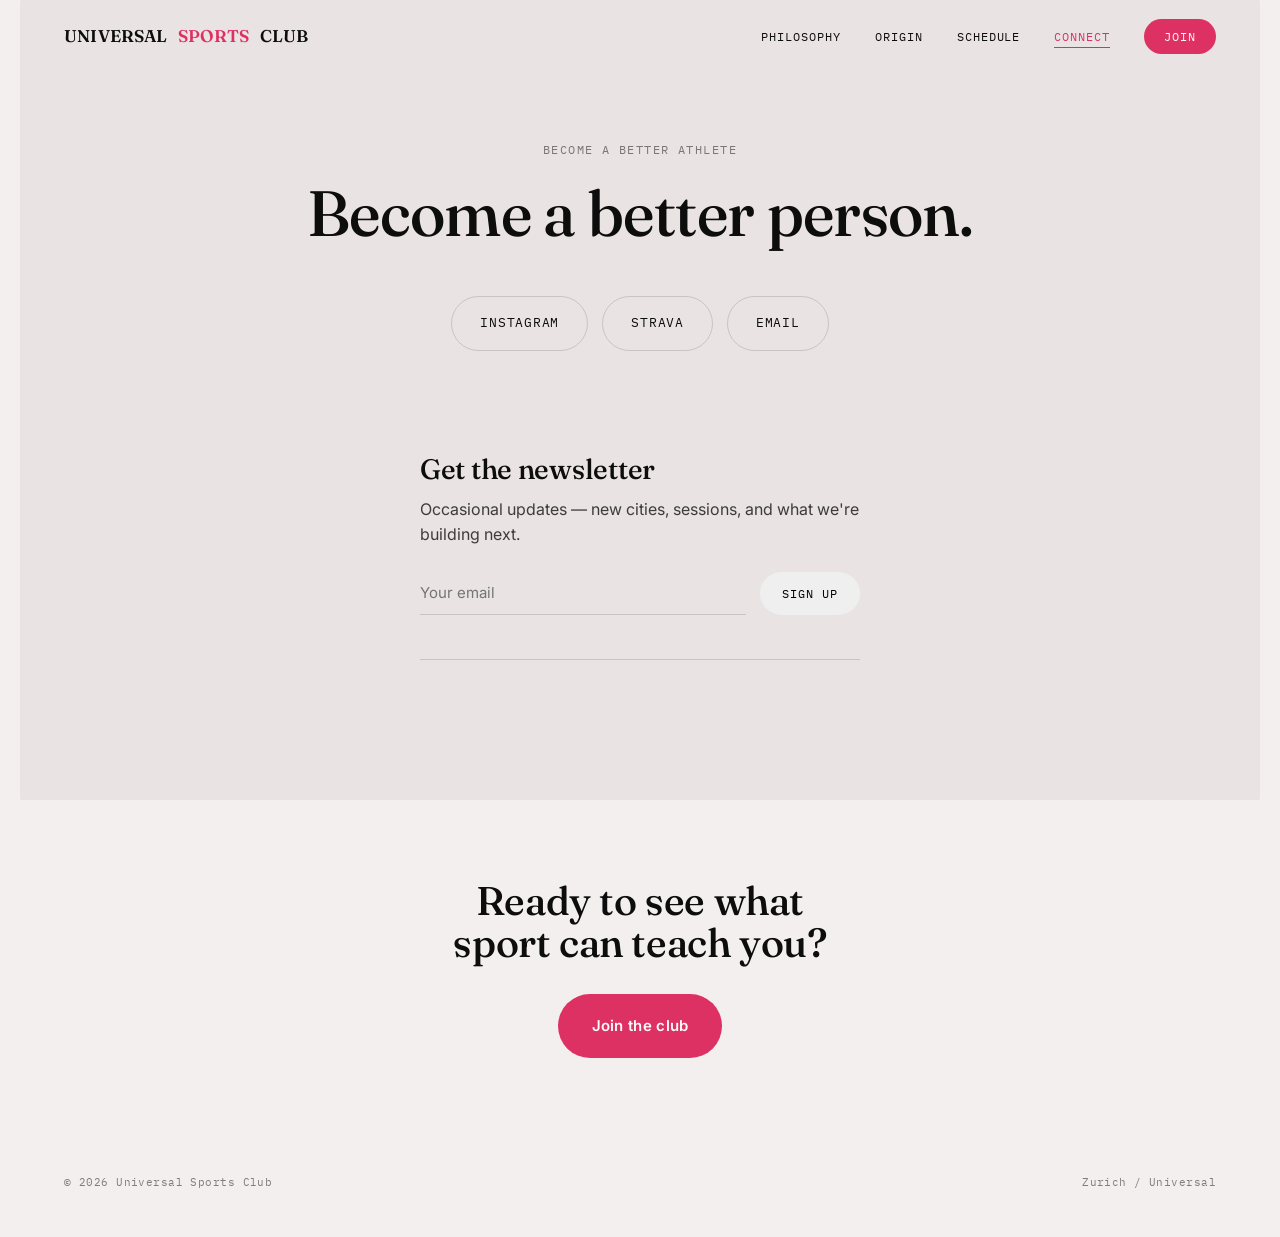
==== connect.html @ 7a1e8eb5 "Add files via upload" ====
<!DOCTYPE html>
<html lang="en">
<head>
<meta charset="UTF-8">
<meta name="viewport" content="width=device-width, initial-scale=1.0">
<title>Connect — Universal Sports Club</title>
<meta name="description" content="Follow Universal Sports Club on Instagram and Strava, or reach us by email.">
<link rel="preconnect" href="https://fonts.googleapis.com">
<link rel="preconnect" href="https://fonts.gstatic.com" crossorigin>
<link href="https://fonts.googleapis.com/css2?family=Fraunces:ital,opsz,wght@0,9..144,300;0,9..144,500;0,9..144,600;1,9..144,400;1,9..144,500&family=Inter:wght@400;500;600&family=IBM+Plex+Mono:wght@400;500&display=swap" rel="stylesheet">
<link rel="stylesheet" href="style.css">
</head>
<body>

<header id="site-header">
  <a href="index.html" class="logo">UNIVERSAL <span>SPORTS</span> CLUB</a>
  <nav>
    <ul>
      <li><a href="philosophy.html">Philosophy</a></li>
      <li><a href="origin.html">Origin</a></li>
      <li><a href="schedule.html">Schedule</a></li>
      <li><a href="connect.html" class="active">Connect</a></li>
      <li><a href="join.html" class="nav-cta">Join</a></li>
    </ul>
  </nav>
  <button id="nav-toggle" class="nav-toggle" aria-label="Toggle menu" aria-expanded="false">
    <span></span><span></span><span></span>
  </button>
</header>

<div id="mobile-menu">
  <a href="philosophy.html">Philosophy</a>
  <a href="origin.html">Origin</a>
  <a href="schedule.html">Schedule</a>
  <a href="connect.html" class="active">Connect</a>
  <a href="join.html" class="nav-cta">Join</a>
</div>

<section id="connect" class="reveal">
  <div class="eyebrow">Become a better athlete</div>
  <h2>Become a better person.</h2>
  <div class="connect-links">
    <a href="https://instagram.com/universalsports.club/" target="_blank" rel="noopener">Instagram</a>
    <a href="https://strava.app.link/ljltwpUB54b" target="_blank" rel="noopener">Strava</a>
    <a href="mailto:contact@universalsportsclub.com">Email</a>
  </div>

  <div class="schedule-block" style="border-top:none; text-align:left; max-width:440px; margin:60px auto 0;">
    <h3>Get the newsletter</h3>
    <p>Occasional updates — new cities, sessions, and what we're building next.</p>
    <form class="inline-form" onsubmit="return handleNewsletterSignup(event)">
      <input type="hidden" name="_subject" value="Newsletter Signup — USC">
      <input type="email" name="email" placeholder="Your email" required>
      <button class="btn btn-outline" type="submit">Sign up</button>
    </form>
  </div>
</section>

<section class="reveal page-cta">
  <h2>Ready to see what sport can teach you?</h2>
  <a href="join.html" class="btn-hero">Join the club</a>
</section>

<footer>
  <span>© 2026 Universal Sports Club</span>
  <span>Zurich / Universal</span>
</footer>

<script src="script.js"></script>
</body>
</html>
---- style.css ----
:root{
  --ink:#0D0D0D;
  --paper:#F3EFEF;
  --paper-alt:#E9E3E3;
  --ember:#DE3163;
  --line:rgba(13,13,13,0.14);
  --line-on-ink:rgba(250,250,250,0.18);
}
*{box-sizing:border-box; margin:0; padding:0;}
html{scroll-behavior:smooth;}
body{
  background:var(--paper);
  color:var(--ink);
  font-family:'Inter',sans-serif;
  font-size:16px;
  line-height:1.6;
  -webkit-font-smoothing:antialiased;
  overflow-x:hidden;
}
a{color:inherit; text-decoration:none;}
.eyebrow{
  font-family:'IBM Plex Mono',monospace;
  font-size:12px;
  letter-spacing:0.12em;
  text-transform:uppercase;
  opacity:0.6;
}
h1,h2,h3{
  font-family:'Fraunces',serif;
  font-weight:500;
  line-height:1.05;
  letter-spacing:-0.01em;
}
em{font-style:italic; font-weight:400; color:var(--ember);}

/* ---------- nav ---------- */
header{
  position:fixed; top:0; left:0; right:0;
  z-index:50;
  display:flex; justify-content:space-between; align-items:center;
  padding:22px 5vw;
  transition:background 0.3s ease, border-color 0.3s ease, transform 0.35s ease;
}
header.scrolled{
  background:rgba(243,239,239,0.86);
  backdrop-filter:blur(8px);
  border-bottom:1px solid var(--line);
}
header.hide{
  transform:translateY(-110%);
}
.logo{
  font-family:'Fraunces',serif;
  font-weight:600;
  font-size:17px;
  letter-spacing:0.01em;
  display:flex; align-items:center; gap:10px;
}
.logo span{color:var(--ember);}
nav ul{
  list-style:none;
  display:flex;
  align-items:center;
  gap:34px;
}
nav a{
  font-family:'IBM Plex Mono',monospace;
  font-size:12px;
  letter-spacing:0.08em;
  text-transform:uppercase;
  position:relative;
}
nav a::after{
  content:'';
  position:absolute; left:0; bottom:-4px;
  width:0; height:1px;
  background:var(--ink);
  transition:width 0.25s ease;
}
nav a:hover::after{width:100%;}
nav a.active{color:var(--ember);}
nav a.active::after{width:100%; background:var(--ember);}
nav a.nav-cta{
  background:var(--ember);
  color:#FAFAFA;
  padding:10px 20px;
  border-radius:100px;
  transition:background 0.2s ease;
}
nav a.nav-cta::after{display:none;}
nav a.nav-cta:hover{background:#C22553;}
nav a.nav-cta.active{color:#FAFAFA;}
.nav-toggle{
  display:none;
  background:none; border:none; cursor:pointer;
  width:26px; height:20px; position:relative; z-index:60;
  padding:0;
}
.nav-toggle span{
  display:block; position:absolute; left:0; width:100%; height:2px;
  background:var(--ink);
  transition:transform 0.25s ease, opacity 0.2s ease;
}
.nav-toggle span:nth-child(1){top:0;}
.nav-toggle span:nth-child(2){top:9px;}
.nav-toggle span:nth-child(3){top:18px;}
.nav-toggle.open span:nth-child(1){transform:translateY(9px) rotate(45deg);}
.nav-toggle.open span:nth-child(2){opacity:0;}
.nav-toggle.open span:nth-child(3){transform:translateY(-9px) rotate(-45deg);}

#mobile-menu{
  position:fixed; inset:0; z-index:45;
  background:var(--paper);
  display:flex; flex-direction:column; align-items:center; justify-content:center;
  gap:30px;
  transform:translateY(-100%);
  transition:transform 0.35s ease;
}
#mobile-menu.open{transform:translateY(0);}
#mobile-menu a{
  font-family:'Fraunces',serif; font-size:clamp(24px,7vw,32px); font-weight:500;
}
#mobile-menu a.active{color:var(--ember);}
#mobile-menu a.nav-cta{
  background:var(--ember); color:#FAFAFA;
  padding:14px 30px; border-radius:100px;
  font-family:'IBM Plex Mono',monospace; font-size:14px;
  letter-spacing:0.08em; text-transform:uppercase;
}
#mobile-menu a.nav-cta.active{color:#FAFAFA;}

section{
  position:relative;
  z-index:1;
  padding:140px 5vw;
  max-width:1240px;
  margin:0 auto;
}

/* ---------- hero ---------- */
#hero{
  min-height:100svh;
  display:flex; flex-direction:column; justify-content:center;
  padding-top:120px;
}
#hero .eyebrow{margin-bottom:22px;}
#hero h1{
  font-size:clamp(38px, 6.4vw, 96px);
  max-width:16ch;
}
#hero .lede{
  margin-top:34px;
  max-width:46ch;
  font-size:clamp(16px,1.6vw,19px);
  opacity:0.82;
}

/* ---------- reveal ---------- */
.reveal{
  opacity:0; transform:translateY(24px);
  transition:opacity 0.8s ease, transform 0.8s ease;
}
.reveal.in{opacity:1; transform:translateY(0);}

/* ---------- manifesto ---------- */
#manifesto{
  background:var(--ink);
  color:var(--paper);
  border-radius:2px;
}
#manifesto .eyebrow{color:var(--paper); opacity:0.5;}
#manifesto h2{
  font-size:clamp(28px,4vw,52px);
  max-width:20ch;
  margin-bottom:40px;
}
.manifesto-grid{
  display:grid;
  grid-template-columns:1.1fr 0.9fr;
  gap:70px;
  align-items:start;
}
.manifesto-grid p{
  font-size:clamp(15px,1.3vw,17px);
  opacity:0.86;
  margin-bottom:20px;
}
.life-areas{
  display:flex; flex-wrap:wrap; gap:10px;
  margin-top:8px;
}
.life-areas span{
  font-family:'IBM Plex Mono',monospace;
  font-size:12px;
  letter-spacing:0.04em;
  padding:8px 14px;
  border:1px solid var(--line-on-ink);
  border-radius:100px;
  opacity:0.85;
}

/* ---------- origin ---------- */
#origin{
  max-width:760px;
}
#origin h2{font-size:clamp(26px,3.6vw,44px); margin-bottom:24px; max-width:14ch;}
#origin p{max-width:52ch; opacity:0.82; margin-bottom:16px;}
.sport-tags{display:flex; flex-wrap:wrap; gap:8px; margin-top:22px;}
.sport-tags span{
  font-family:'IBM Plex Mono',monospace;
  font-size:11px; letter-spacing:0.06em;
  padding:6px 12px; border:1px solid var(--line); border-radius:100px;
  opacity:0.65;
}

/* ---------- schedule ---------- */
#schedule .eyebrow{margin-bottom:18px;}
#schedule h2{font-size:clamp(26px,3.6vw,44px); margin-bottom:56px; max-width:16ch;}
.city-row{
  display:grid;
  grid-template-columns:1fr auto auto;
  gap:20px;
  align-items:center;
  padding:28px 0;
  border-top:1px solid var(--line);
}
.city-row:last-child{border-bottom:1px solid var(--line);}
.city-row .city{
  font-family:'Fraunces',serif;
  font-size:clamp(22px,2.6vw,32px);
}
.city-row .status{
  font-family:'IBM Plex Mono',monospace;
  font-size:11px; letter-spacing:0.08em; text-transform:uppercase;
}
.city-row.active .status{color:var(--ember);}
.city-row .meta{
  font-family:'IBM Plex Mono',monospace;
  font-size:12px;
  text-align:right;
  opacity:0.6;
}

.schedule-block{
  padding:44px 0;
  border-top:1px solid var(--line);
}
.schedule-block:last-child{border-bottom:1px solid var(--line);}
.schedule-block h3{
  font-size:clamp(20px,2.4vw,28px);
  margin-bottom:12px;
  font-weight:500;
}
.schedule-block p{opacity:0.78; max-width:52ch; margin-bottom:24px;}
.inline-form{
  display:flex; gap:14px; max-width:440px;
}
.inline-form input{
  flex:1;
  background:transparent;
  border:none; border-bottom:1px solid var(--line);
  padding:10px 0;
  font-family:'Inter',sans-serif; font-size:15px;
  color:var(--ink);
}
.inline-form input:focus{outline:none; border-color:var(--ember);}
.inline-form button{border:none; cursor:pointer; flex-shrink:0;}

/* ---------- join ---------- */
#join{
  display:grid;
  grid-template-columns:1fr 1fr;
  gap:28px;
}
#join .eyebrow{grid-column:1/-1; margin-bottom:8px;}
#join h2{grid-column:1/-1; font-size:clamp(26px,3.6vw,44px); margin-bottom:50px; max-width:18ch;}
.join-card{
  border:1px solid var(--line);
  border-radius:6px;
  padding:40px;
  display:flex; flex-direction:column;
  transition:border-color 0.25s ease, transform 0.25s ease;
}
.join-card:hover{border-color:var(--ink); transform:translateY(-4px);}
.join-card .num{font-family:'IBM Plex Mono',monospace; font-size:12px; opacity:0.5; margin-bottom:18px;}
.join-card h3{font-size:26px; margin-bottom:14px;}
.join-card p{opacity:0.78; margin-bottom:28px; flex-grow:1;}
.btn{
  display:inline-flex; align-items:center; gap:10px;
  font-family:'IBM Plex Mono',monospace; font-size:12px;
  letter-spacing:0.08em; text-transform:uppercase;
  padding:14px 22px; border-radius:100px;
  width:fit-content;
  transition:gap 0.25s ease, background 0.25s ease, color 0.25s ease;
}
.btn-solid{background:var(--ink); color:var(--paper);}
.btn-solid:hover{gap:16px; background:var(--ember); color:var(--paper);}
.btn-outline{border:1px solid var(--ink);}
.btn-outline:hover{gap:16px; background:var(--ink); color:var(--paper);}

.btn-hero{
  display:inline-flex; align-items:center; gap:12px;
  background:var(--ember); color:#FAFAFA;
  font-family:'Inter',sans-serif; font-weight:600;
  font-size:15px; letter-spacing:0.02em;
  padding:20px 34px; border-radius:100px;
  width:fit-content;
  transition:gap 0.25s ease, background 0.25s ease, transform 0.15s ease;
}
.btn-hero:hover{gap:18px; background:#C22553; transform:translateY(-2px);}

/* form */
#trial-form, #member-form, #host-form{
  display:none;
  margin-top:60px;
  padding-top:48px;
  border-top:1px solid var(--line);
}
#trial-form.open, #member-form.open, #host-form.open{display:block;}
.form-grid{
  display:grid;
  grid-template-columns:1fr 1fr;
  gap:20px;
  max-width:640px;
}
.form-grid label{grid-column:1/-1; display:flex; flex-direction:column; gap:8px;}
.form-grid label.full{grid-column:1/-1;}
.form-grid span{font-family:'IBM Plex Mono',monospace; font-size:11px; letter-spacing:0.06em; text-transform:uppercase; opacity:0.6;}
.form-grid input, .form-grid select, .form-grid textarea{
  background:transparent;
  border:none; border-bottom:1px solid var(--line);
  padding:10px 0;
  font-family:'Inter',sans-serif; font-size:15px;
  color:var(--ink);
}
.form-grid input:focus, .form-grid select:focus, .form-grid textarea:focus{
  outline:none; border-color:var(--ember);
}
.form-grid button{margin-top:12px; border:none; cursor:pointer;}
.form-note{margin-top:20px; font-size:13px; opacity:0.6;}

/* ---------- connect ---------- */
#connect{
  background:var(--paper-alt);
  color:var(--ink);
  text-align:center;
  border-radius:2px;
}
#connect .eyebrow{color:var(--ink); opacity:0.5;}
#connect h2{
  font-size:clamp(30px,5vw,64px);
  margin:20px 0 50px;
}
.connect-links{
  display:flex; justify-content:center; flex-wrap:wrap; gap:14px;
}
.connect-links a{
  font-family:'IBM Plex Mono',monospace;
  font-size:13px; letter-spacing:0.06em; text-transform:uppercase;
  padding:16px 28px;
  border:1px solid var(--line);
  border-radius:100px;
  transition:background 0.25s ease, border-color 0.25s ease, color 0.25s ease;
}
.connect-links a:hover{background:var(--ink); color:var(--paper); border-color:var(--ink);}

/* ---------- page-level closing CTA (non-home pages) ---------- */
.page-cta{text-align:center; padding-top:80px; padding-bottom:80px;}
.page-cta h2{font-size:clamp(24px,3.6vw,40px); max-width:16ch; margin:0 auto 30px;}

footer{
  padding:36px 5vw 46px;
  display:flex; justify-content:space-between; align-items:center;
  font-family:'IBM Plex Mono',monospace;
  font-size:11px; letter-spacing:0.04em; opacity:0.5;
  position:relative; z-index:1;
}

@media (max-width:860px){
  .manifesto-grid, #origin, #join{grid-template-columns:1fr;}
  #origin{gap:40px;}
  nav ul{gap:20px;}
  .form-grid{grid-template-columns:1fr;}
  .city-row{grid-template-columns:1fr; gap:6px; text-align:left;}
  .city-row .meta{text-align:left;}
}
@media (max-width:640px){
  nav ul{display:none;}
  .nav-toggle{display:block;}
}

@media (prefers-reduced-motion: reduce){
  html{scroll-behavior:auto;}
  .reveal{transition:none; opacity:1; transform:none;}
}
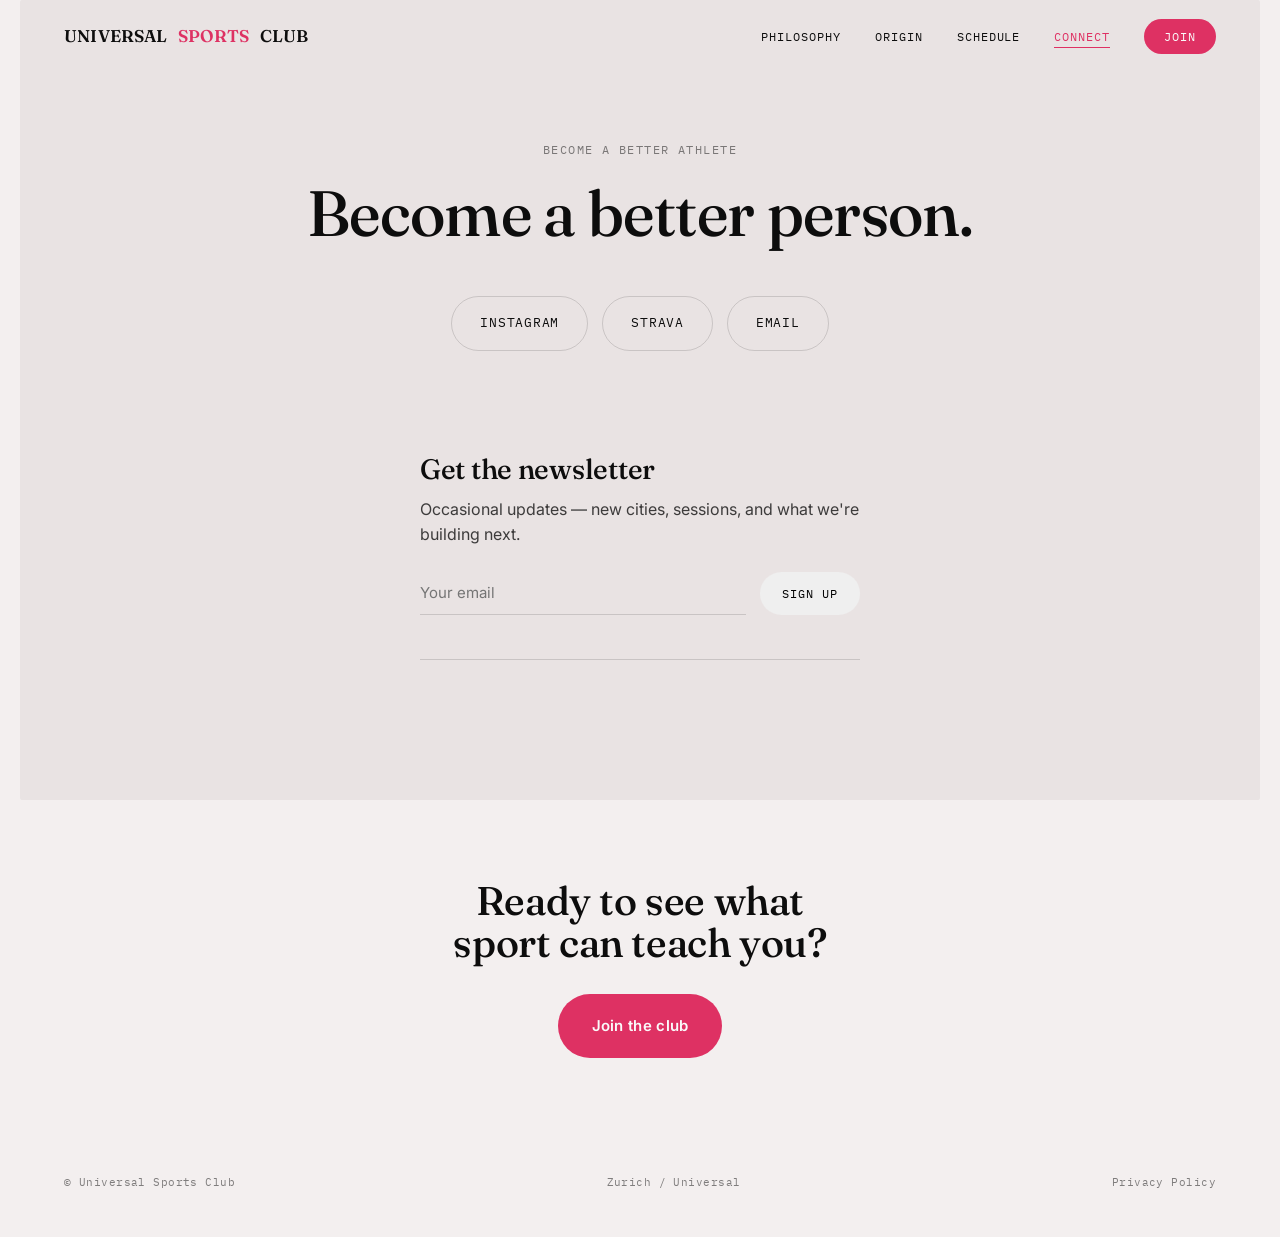
==== commit e33d8615: "Update connect.html" ====
--- a/connect.html
+++ b/connect.html
@@ -62,8 +62,9 @@
 </section>
 
 <footer>
-  <span>© 2026 Universal Sports Club</span>
+  <span>&copy; Universal Sports Club</span>
   <span>Zurich / Universal</span>
+  <a href="privacy-policy.html">Privacy Policy</a>
 </footer>
 
 <script src="script.js"></script>
--- a/style.css
+++ b/style.css
@@ -393,3 +393,22 @@
   html{scroll-behavior:auto;}
   .reveal{transition:none; opacity:1; transform:none;}
 }
+
+/* Footer Styles Update */
+footer {
+  display: flex;
+  flex-wrap: wrap;
+  justify-content: space-between;
+  align-items: center;
+  gap: 12px;
+}
+
+footer a {
+  color: inherit;
+  text-decoration: none;
+  transition: opacity 0.2s ease;
+}
+
+footer a:hover {
+  opacity: 0.7;
+}
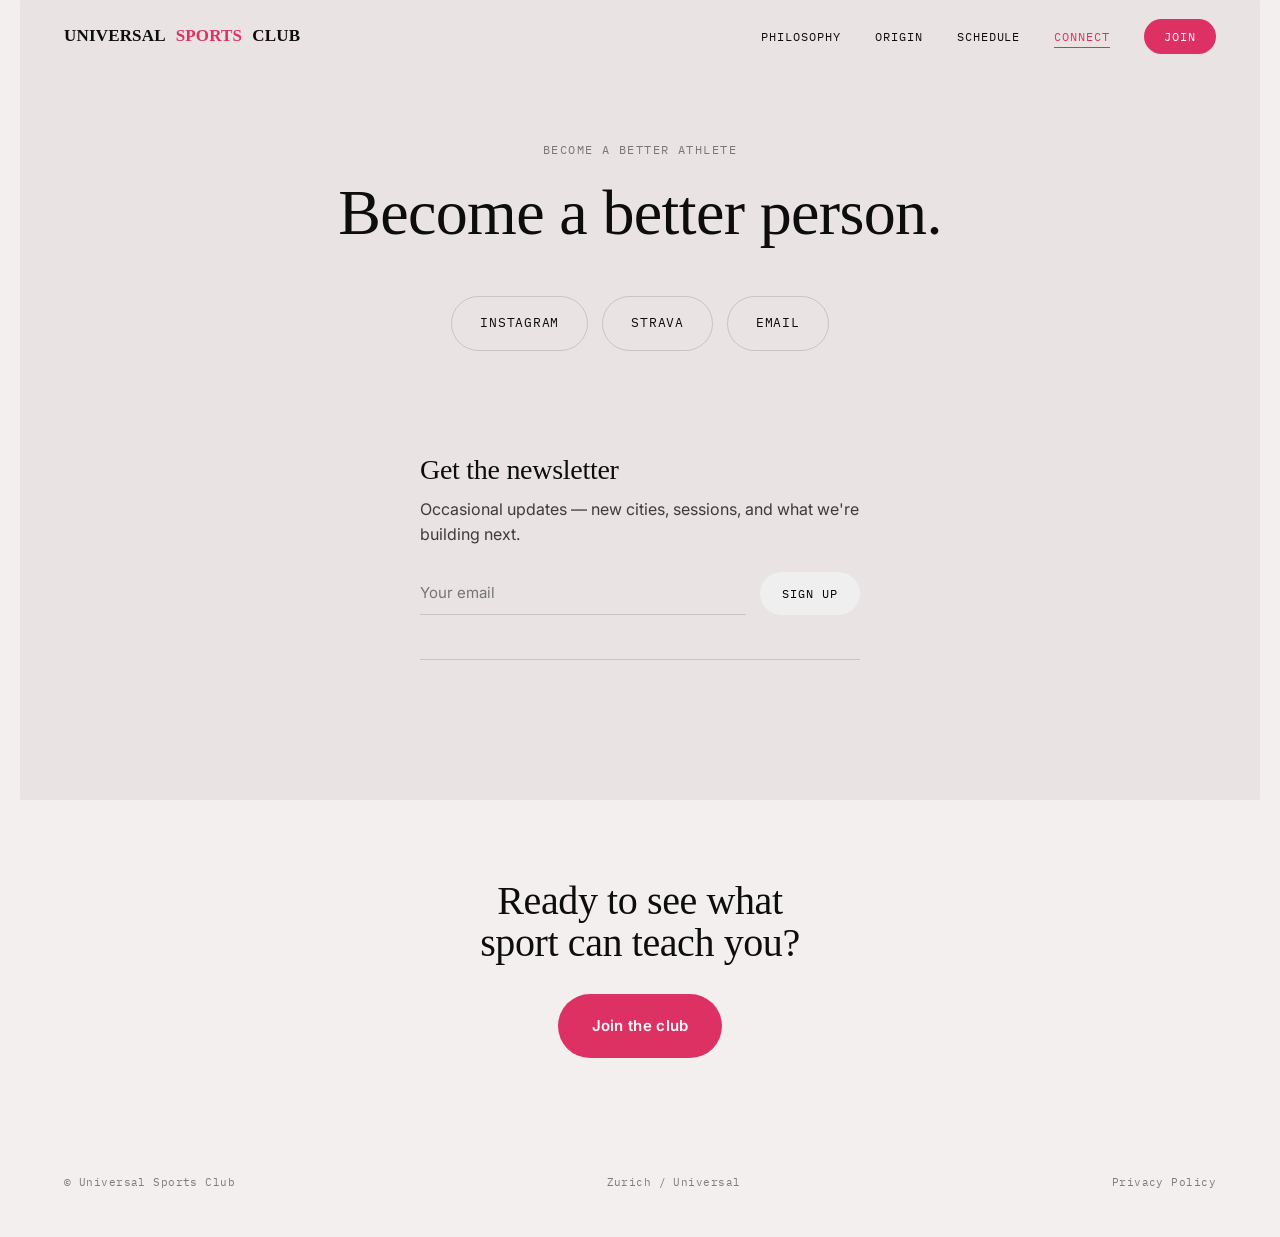
==== commit 90ec7d6c: "Update connect.html" ====
--- a/connect.html
+++ b/connect.html
@@ -7,7 +7,7 @@
 <meta name="description" content="Follow Universal Sports Club on Instagram and Strava, or reach us by email.">
 <link rel="preconnect" href="https://fonts.googleapis.com">
 <link rel="preconnect" href="https://fonts.gstatic.com" crossorigin>
-<link href="https://fonts.googleapis.com/css2?family=Fraunces:ital,opsz,wght@0,9..144,300;0,9..144,500;0,9..144,600;1,9..144,400;1,9..144,500&family=Inter:wght@400;500;600&family=IBM+Plex+Mono:wght@400;500&display=swap" rel="stylesheet">
+<link href="https://fonts.googleapis.com/css2?family=Space+Grotesk:wght@400;500;600;700&family=Inter:wght@400;500;600&family=IBM+Plex+Mono:wght@400;500&display=swap" rel="stylesheet">
 <link rel="stylesheet" href="style.css">
 </head>
 <body>
--- a/style.css
+++ b/style.css
@@ -164,11 +164,11 @@
 
 /* ---------- manifesto ---------- */
 #manifesto{
-  background:var(--ink);
-  color:var(--paper);
+  background:var(--paper);
+  color:var(--ink);
   border-radius:2px;
 }
-#manifesto .eyebrow{color:var(--paper); opacity:0.5;}
+#manifesto .eyebrow{color:var(--ink); opacity:0.5;}
 #manifesto h2{
   font-size:clamp(28px,4vw,52px);
   max-width:20ch;
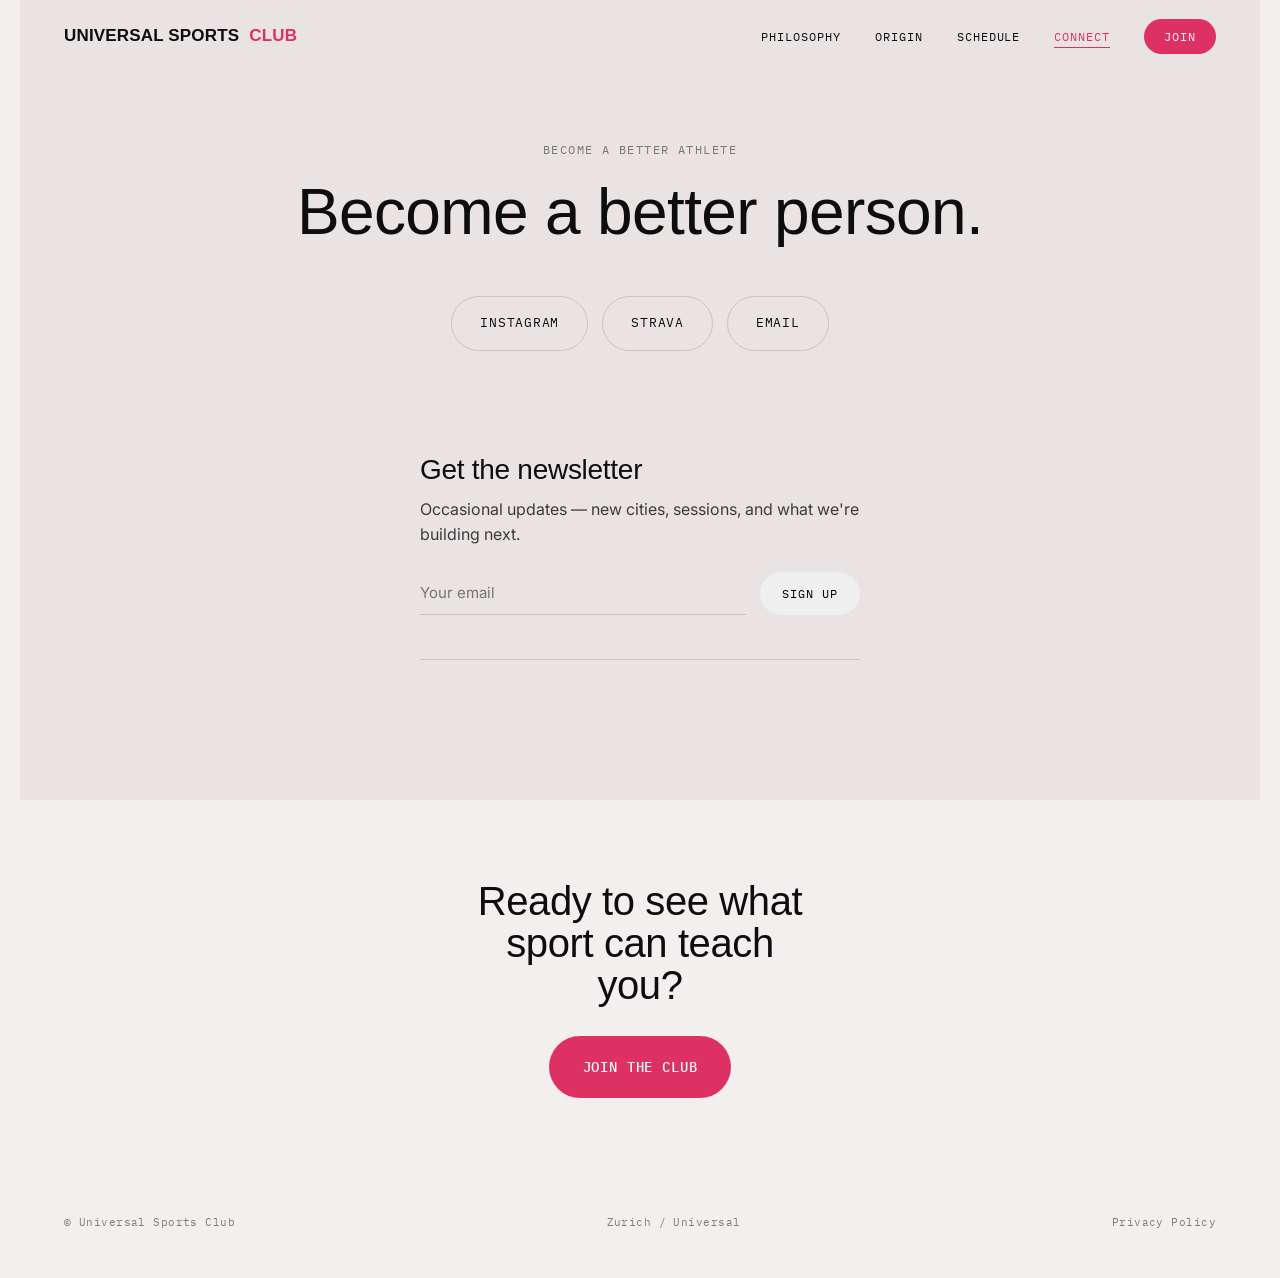
==== commit b640555e: "Update connect.html" ====
--- a/connect.html
+++ b/connect.html
@@ -13,7 +13,7 @@
 <body>
 
 <header id="site-header">
-  <a href="index.html" class="logo">UNIVERSAL <span>SPORTS</span> CLUB</a>
+  <a href="index.html" class="logo">UNIVERSAL SPORTS <span>CLUB</span></a>
   <nav>
     <ul>
       <li><a href="philosophy.html">Philosophy</a></li>
--- a/style.css
+++ b/style.css
@@ -26,7 +26,7 @@
   opacity:0.6;
 }
 h1,h2,h3{
-  font-family:'Fraunces',serif;
+  font-family:'Space Grotesk', sans-serif;
   font-weight:500;
   line-height:1.05;
   letter-spacing:-0.01em;
@@ -50,7 +50,7 @@
   transform:translateY(-110%);
 }
 .logo{
-  font-family:'Fraunces',serif;
+  font-family:'Space Grotesk', sans-serif;
   font-weight:600;
   font-size:17px;
   letter-spacing:0.01em;
@@ -118,7 +118,7 @@
 }
 #mobile-menu.open{transform:translateY(0);}
 #mobile-menu a{
-  font-family:'Fraunces',serif; font-size:clamp(24px,7vw,32px); font-weight:500;
+  font-family:'Space Grotesk', sans-serif; font-size:clamp(24px,7vw,32px); font-weight:500;
 }
 #mobile-menu a.active{color:var(--ember);}
 #mobile-menu a.nav-cta{
@@ -226,7 +226,7 @@
 }
 .city-row:last-child{border-bottom:1px solid var(--line);}
 .city-row .city{
-  font-family:'Fraunces',serif;
+  font-family:'Space Grotesk', sans-serif;
   font-size:clamp(22px,2.6vw,32px);
 }
 .city-row .status{
@@ -301,8 +301,8 @@
 .btn-hero{
   display:inline-flex; align-items:center; gap:12px;
   background:var(--ember); color:#FAFAFA;
-  font-family:'Inter',sans-serif; font-weight:600;
-  font-size:15px; letter-spacing:0.02em;
+  font-family:'IBM Plex Mono',monospace; font-weight:500;
+  font-size:14px; letter-spacing:0.06em; text-transform:uppercase;
   padding:20px 34px; border-radius:100px;
   width:fit-content;
   transition:gap 0.25s ease, background 0.25s ease, transform 0.15s ease;
